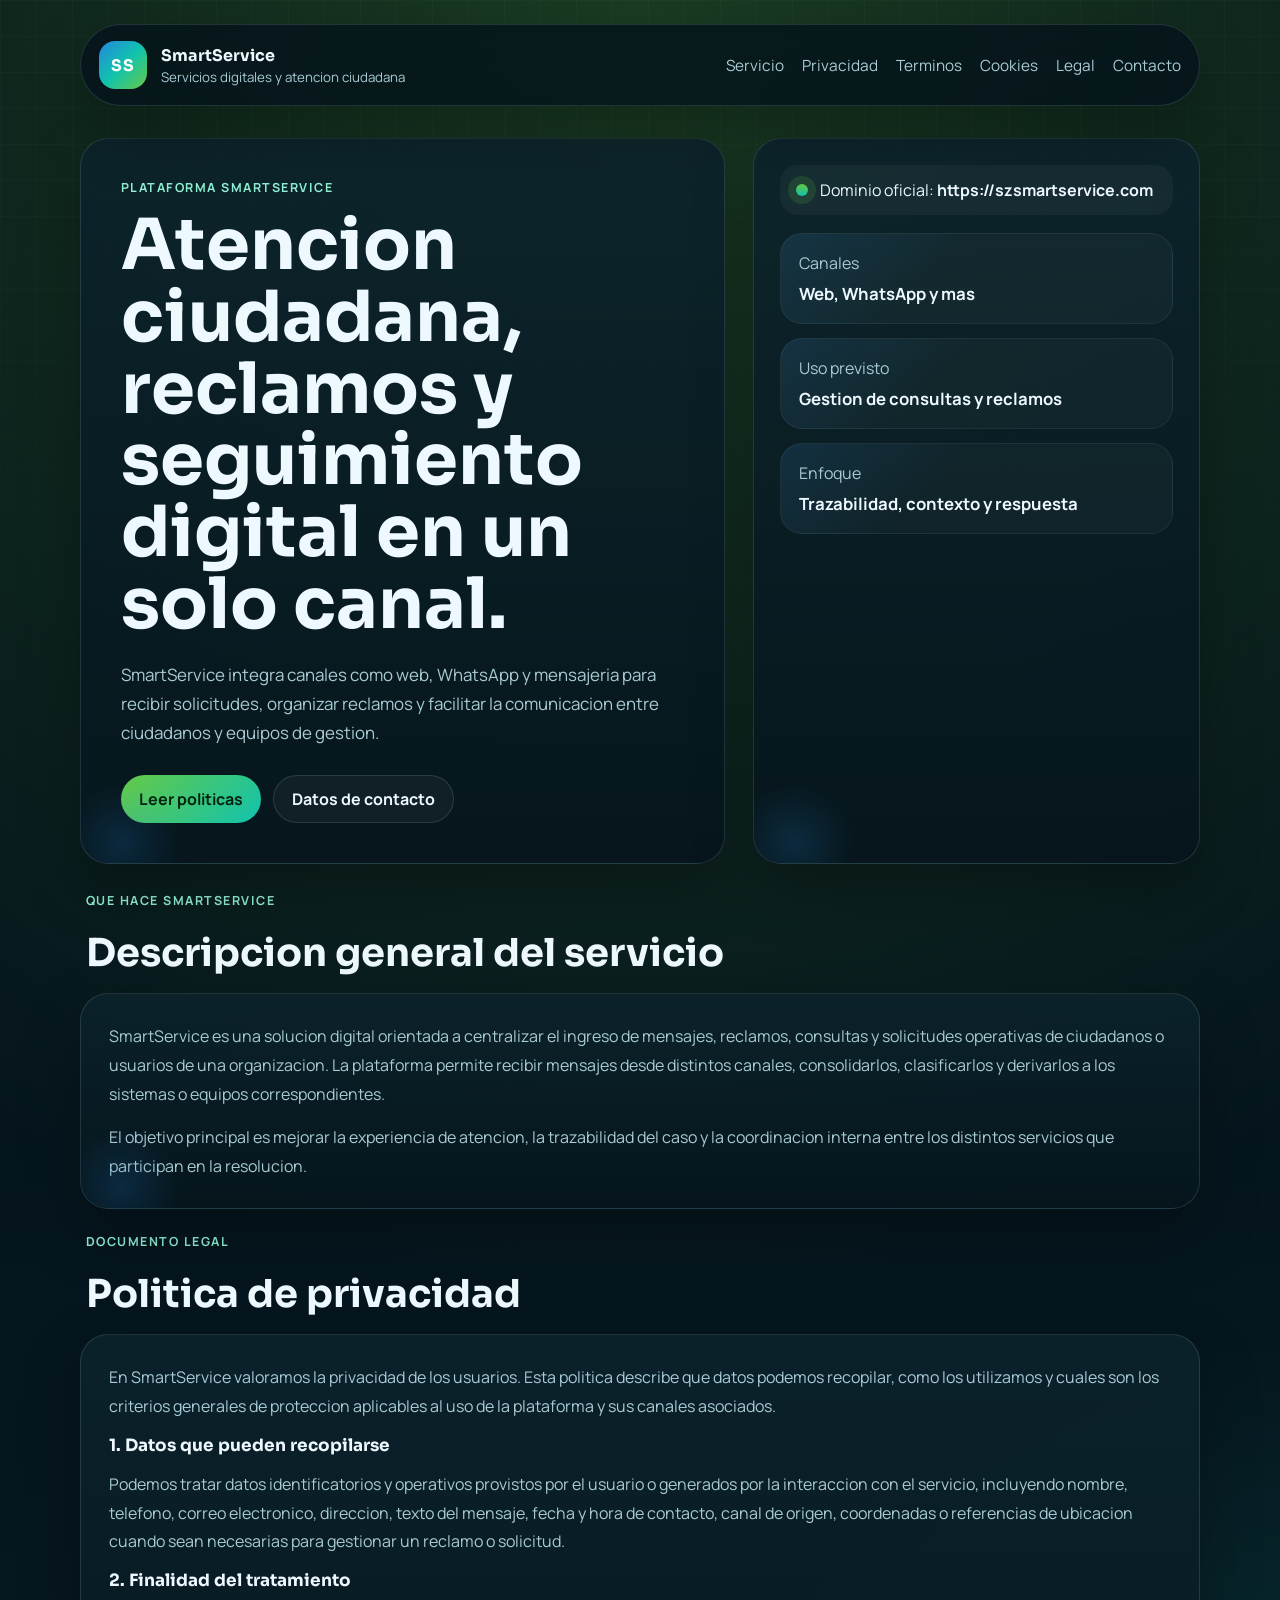
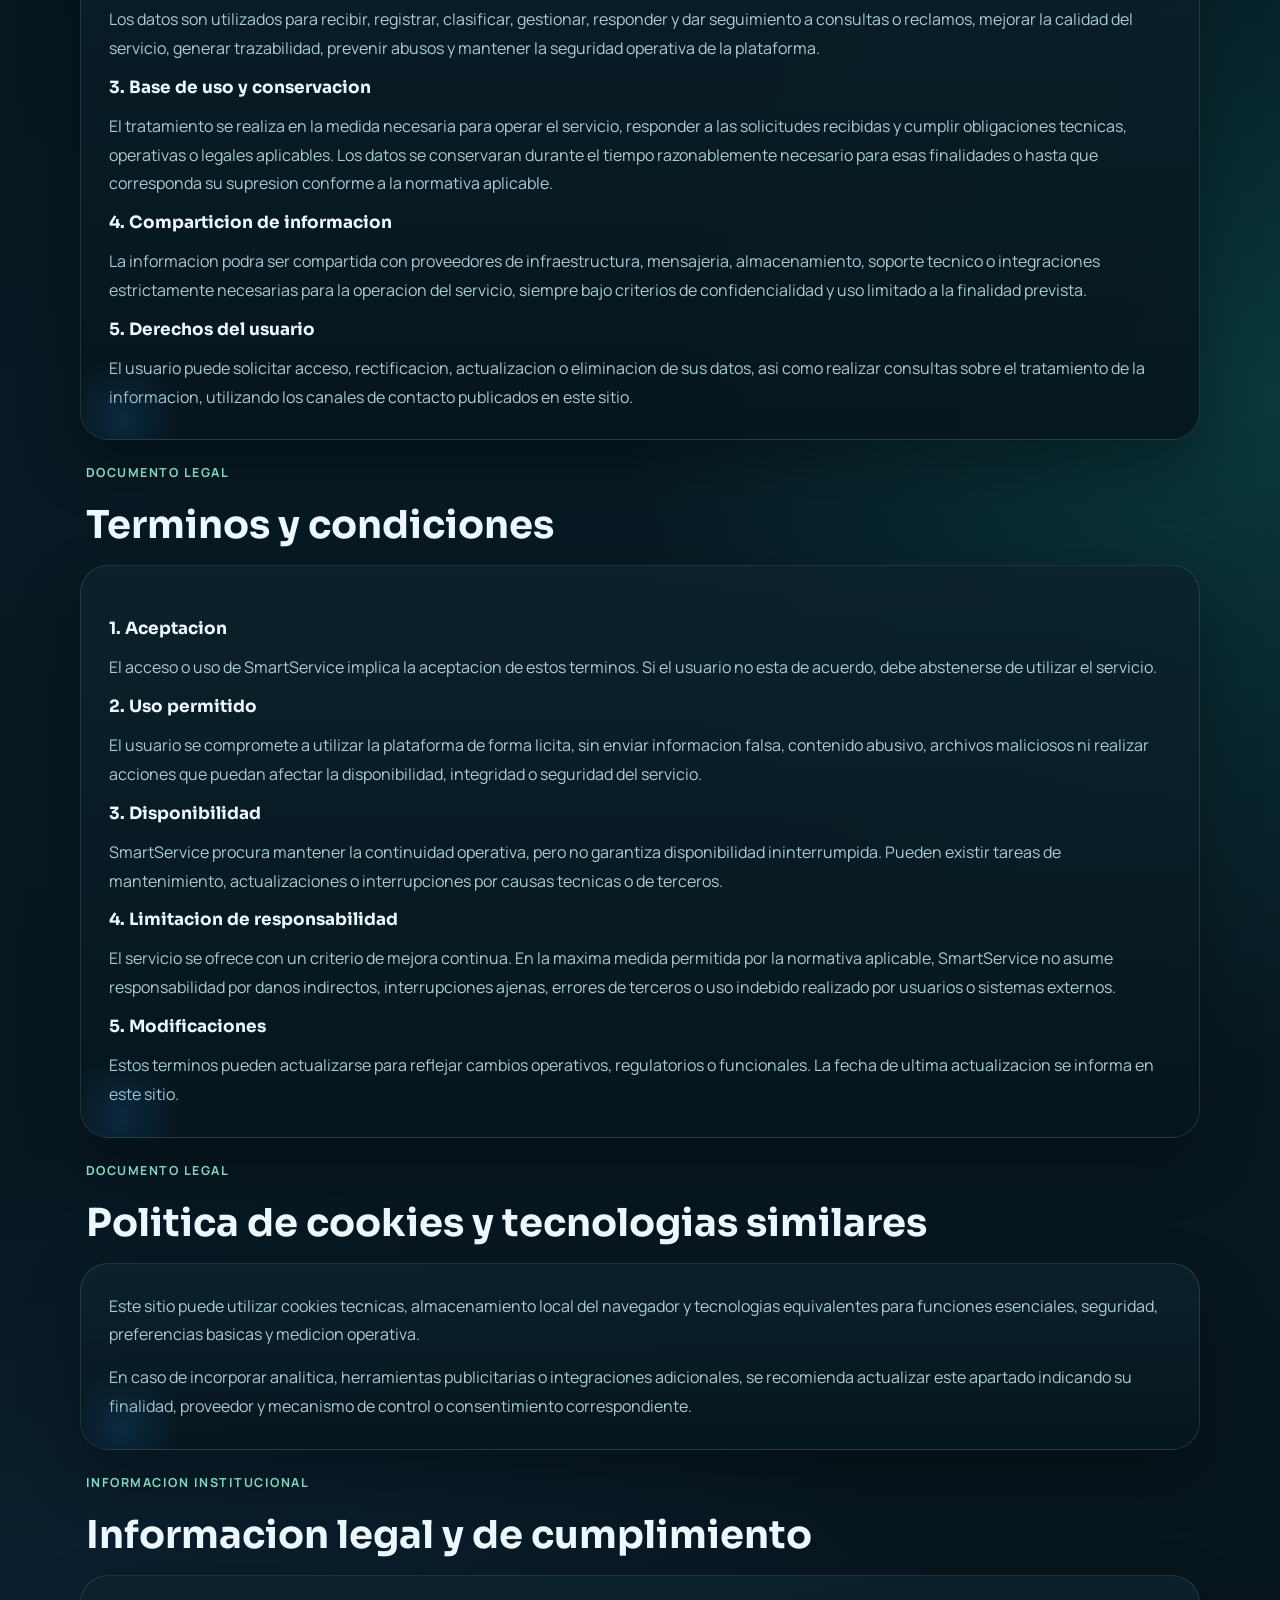
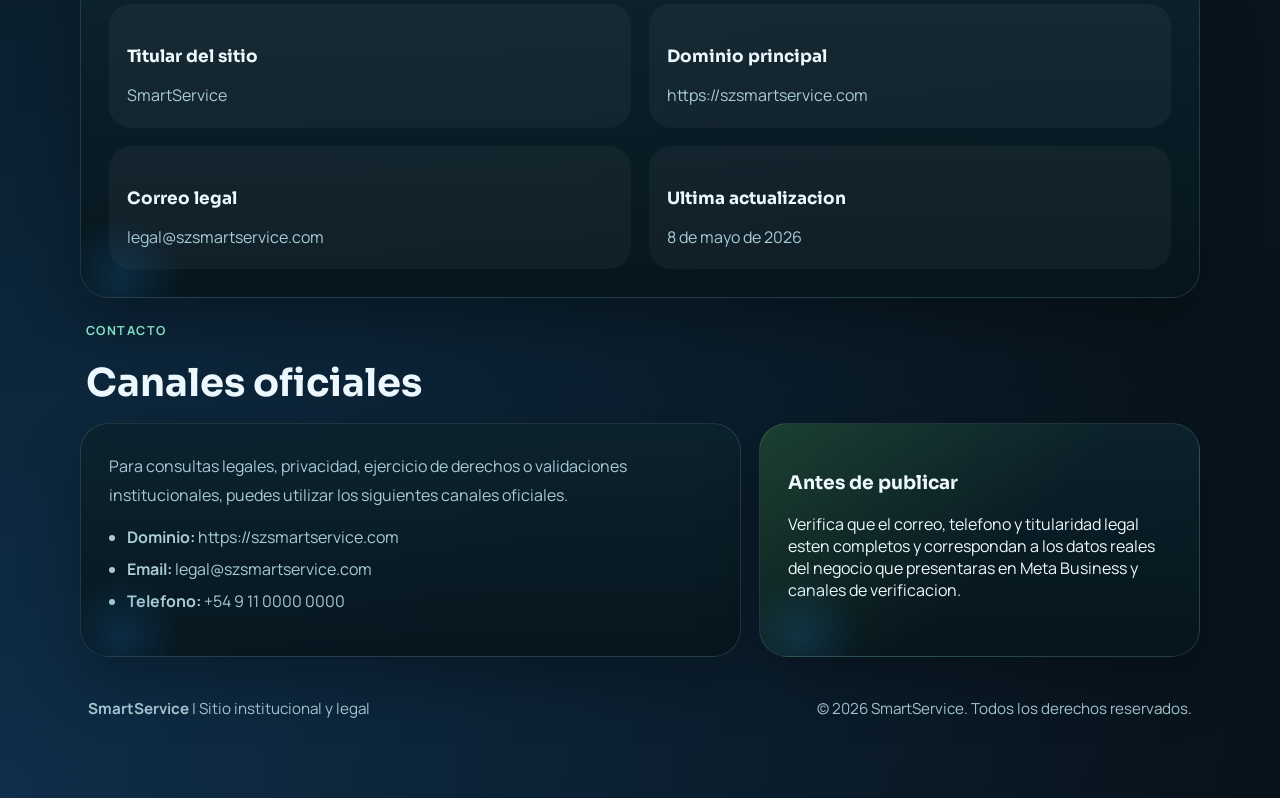
==== index.html @ e302625c "Commit inicial public site" ====
<!DOCTYPE html>
<html lang="es">
  <head>
    <meta charset="UTF-8" />
    <meta name="viewport" content="width=device-width, initial-scale=1.0" />
    <title>SmartService | Plataforma de atencion ciudadana</title>
    <meta
      name="description"
      content="SmartService centraliza reclamos, consultas y atencion digital para ciudadanos, municipios y equipos operativos."
    />
    <link rel="preconnect" href="https://fonts.googleapis.com" />
    <link rel="preconnect" href="https://fonts.gstatic.com" crossorigin />
    <link
      href="https://fonts.googleapis.com/css2?family=Sora:wght@400;500;600;700&family=Manrope:wght@400;500;600;700&display=swap"
      rel="stylesheet"
    />
    <link rel="stylesheet" href="./styles.css" />
  </head>
  <body>
    <div class="page-shell">
      <header class="topbar">
        <a class="brand" href="#inicio" aria-label="Ir al inicio de SmartService">
          <span class="brand-mark" aria-hidden="true">SS</span>
          <span class="brand-copy">
            <strong>SmartService</strong>
            <small>Servicios digitales y atencion ciudadana</small>
          </span>
        </a>

        <button class="menu-toggle" type="button" aria-expanded="false" aria-controls="site-nav">
          Menu
        </button>

        <nav class="site-nav" id="site-nav" aria-label="Navegacion principal">
          <a href="#servicio">Servicio</a>
          <a href="#privacidad">Privacidad</a>
          <a href="#terminos">Terminos</a>
          <a href="#cookies">Cookies</a>
          <a href="#legal">Legal</a>
          <a href="#contacto">Contacto</a>
        </nav>
      </header>

      <main>
        <section class="hero" id="inicio">
          <div class="hero-copy">
            <p class="eyebrow">Plataforma SmartService</p>
            <h1>Atencion ciudadana, reclamos y seguimiento digital en un solo canal.</h1>
            <p class="lead">
              SmartService integra canales como web, WhatsApp y mensajeria para recibir solicitudes,
              organizar reclamos y facilitar la comunicacion entre ciudadanos y equipos de gestion.
            </p>

            <div class="hero-actions">
              <a class="button button-primary" href="#privacidad">Leer politicas</a>
              <a class="button button-secondary" href="#contacto">Datos de contacto</a>
            </div>
          </div>

          <aside class="hero-panel" aria-label="Resumen institucional">
            <div class="status-card">
              <span class="status-dot"></span>
              <p>Dominio oficial: <strong id="legal-domain"></strong></p>
            </div>
            <div class="summary-grid">
              <article>
                <span>Canales</span>
                <strong>Web, WhatsApp y mas</strong>
              </article>
              <article>
                <span>Uso previsto</span>
                <strong>Gestion de consultas y reclamos</strong>
              </article>
              <article>
                <span>Enfoque</span>
                <strong>Trazabilidad, contexto y respuesta</strong>
              </article>
            </div>
          </aside>
        </section>

        <section class="section" id="servicio">
          <div class="section-heading">
            <p class="eyebrow">Que hace SmartService</p>
            <h2>Descripcion general del servicio</h2>
          </div>
          <div class="content-card prose">
            <p>
              SmartService es una solucion digital orientada a centralizar el ingreso de mensajes,
              reclamos, consultas y solicitudes operativas de ciudadanos o usuarios de una organizacion.
              La plataforma permite recibir mensajes desde distintos canales, consolidarlos, clasificarlos
              y derivarlos a los sistemas o equipos correspondientes.
            </p>
            <p>
              El objetivo principal es mejorar la experiencia de atencion, la trazabilidad del caso y la
              coordinacion interna entre los distintos servicios que participan en la resolucion.
            </p>
          </div>
        </section>

        <section class="section" id="privacidad">
          <div class="section-heading">
            <p class="eyebrow">Documento legal</p>
            <h2>Politica de privacidad</h2>
          </div>
          <div class="content-card prose">
            <p>
              En SmartService valoramos la privacidad de los usuarios. Esta politica describe que datos
              podemos recopilar, como los utilizamos y cuales son los criterios generales de proteccion
              aplicables al uso de la plataforma y sus canales asociados.
            </p>
            <h3>1. Datos que pueden recopilarse</h3>
            <p>
              Podemos tratar datos identificatorios y operativos provistos por el usuario o generados por
              la interaccion con el servicio, incluyendo nombre, telefono, correo electronico, direccion,
              texto del mensaje, fecha y hora de contacto, canal de origen, coordenadas o referencias de
              ubicacion cuando sean necesarias para gestionar un reclamo o solicitud.
            </p>
            <h3>2. Finalidad del tratamiento</h3>
            <p>
              Los datos son utilizados para recibir, registrar, clasificar, gestionar, responder y dar
              seguimiento a consultas o reclamos, mejorar la calidad del servicio, generar trazabilidad,
              prevenir abusos y mantener la seguridad operativa de la plataforma.
            </p>
            <h3>3. Base de uso y conservacion</h3>
            <p>
              El tratamiento se realiza en la medida necesaria para operar el servicio, responder a las
              solicitudes recibidas y cumplir obligaciones tecnicas, operativas o legales aplicables. Los
              datos se conservaran durante el tiempo razonablemente necesario para esas finalidades o hasta
              que corresponda su supresion conforme a la normativa aplicable.
            </p>
            <h3>4. Comparticion de informacion</h3>
            <p>
              La informacion podra ser compartida con proveedores de infraestructura, mensajeria,
              almacenamiento, soporte tecnico o integraciones estrictamente necesarias para la operacion del
              servicio, siempre bajo criterios de confidencialidad y uso limitado a la finalidad prevista.
            </p>
            <h3>5. Derechos del usuario</h3>
            <p>
              El usuario puede solicitar acceso, rectificacion, actualizacion o eliminacion de sus datos,
              asi como realizar consultas sobre el tratamiento de la informacion, utilizando los canales de
              contacto publicados en este sitio.
            </p>
          </div>
        </section>

        <section class="section" id="terminos">
          <div class="section-heading">
            <p class="eyebrow">Documento legal</p>
            <h2>Terminos y condiciones</h2>
          </div>
          <div class="content-card prose">
            <h3>1. Aceptacion</h3>
            <p>
              El acceso o uso de SmartService implica la aceptacion de estos terminos. Si el usuario no
              esta de acuerdo, debe abstenerse de utilizar el servicio.
            </p>
            <h3>2. Uso permitido</h3>
            <p>
              El usuario se compromete a utilizar la plataforma de forma licita, sin enviar informacion
              falsa, contenido abusivo, archivos maliciosos ni realizar acciones que puedan afectar la
              disponibilidad, integridad o seguridad del servicio.
            </p>
            <h3>3. Disponibilidad</h3>
            <p>
              SmartService procura mantener la continuidad operativa, pero no garantiza disponibilidad
              ininterrumpida. Pueden existir tareas de mantenimiento, actualizaciones o interrupciones por
              causas tecnicas o de terceros.
            </p>
            <h3>4. Limitacion de responsabilidad</h3>
            <p>
              El servicio se ofrece con un criterio de mejora continua. En la maxima medida permitida por
              la normativa aplicable, SmartService no asume responsabilidad por danos indirectos,
              interrupciones ajenas, errores de terceros o uso indebido realizado por usuarios o sistemas
              externos.
            </p>
            <h3>5. Modificaciones</h3>
            <p>
              Estos terminos pueden actualizarse para reflejar cambios operativos, regulatorios o
              funcionales. La fecha de ultima actualizacion se informa en este sitio.
            </p>
          </div>
        </section>

        <section class="section" id="cookies">
          <div class="section-heading">
            <p class="eyebrow">Documento legal</p>
            <h2>Politica de cookies y tecnologias similares</h2>
          </div>
          <div class="content-card prose">
            <p>
              Este sitio puede utilizar cookies tecnicas, almacenamiento local del navegador y tecnologias
              equivalentes para funciones esenciales, seguridad, preferencias basicas y medicion operativa.
            </p>
            <p>
              En caso de incorporar analitica, herramientas publicitarias o integraciones adicionales, se
              recomienda actualizar este apartado indicando su finalidad, proveedor y mecanismo de control o
              consentimiento correspondiente.
            </p>
          </div>
        </section>

        <section class="section" id="legal">
          <div class="section-heading">
            <p class="eyebrow">Informacion institucional</p>
            <h2>Informacion legal y de cumplimiento</h2>
          </div>
          <div class="content-card prose legal-grid">
            <article>
              <h3>Titular del sitio</h3>
              <p id="legal-owner"></p>
            </article>
            <article>
              <h3>Dominio principal</h3>
              <p id="legal-domain-copy"></p>
            </article>
            <article>
              <h3>Correo legal</h3>
              <p><a id="legal-email" href="#contacto"></a></p>
            </article>
            <article>
              <h3>Ultima actualizacion</h3>
              <p id="legal-updated"></p>
            </article>
          </div>
        </section>

        <section class="section" id="contacto">
          <div class="section-heading">
            <p class="eyebrow">Contacto</p>
            <h2>Canales oficiales</h2>
          </div>
          <div class="contact-panel">
            <div class="content-card prose">
              <p>
                Para consultas legales, privacidad, ejercicio de derechos o validaciones institucionales,
                puedes utilizar los siguientes canales oficiales.
              </p>
              <ul class="contact-list">
                <li><strong>Dominio:</strong> <span id="contact-domain"></span></li>
                <li><strong>Email:</strong> <a id="contact-email" href="#"></a></li>
                <li><strong>Telefono:</strong> <span id="contact-phone"></span></li>
              </ul>
            </div>
            <div class="content-card notice-card">
              <h3>Antes de publicar</h3>
              <p>
                Verifica que el correo, telefono y titularidad legal esten completos y correspondan a los
                datos reales del negocio que presentaras en Meta Business y canales de verificacion.
              </p>
            </div>
          </div>
        </section>
      </main>

      <footer class="footer">
        <p>
          <strong>SmartService</strong>
          <span> | Sitio institucional y legal</span>
        </p>
        <p>© <span id="current-year"></span> SmartService. Todos los derechos reservados.</p>
      </footer>
    </div>

    <script src="./app.js"></script>
  </body>
</html>
---- styles.css ----
:root {
  --bg: #06131b;
  --panel: rgba(8, 28, 36, 0.78);
  --panel-strong: rgba(9, 33, 43, 0.94);
  --text: #eef9ff;
  --muted: #a9cbd4;
  --line: rgba(181, 230, 243, 0.14);
  --blue: #2386de;
  --teal: #11c3ae;
  --green: #66c946;
  --blue-soft: rgba(35, 134, 222, 0.18);
  --teal-soft: rgba(17, 195, 174, 0.18);
  --green-soft: rgba(102, 201, 70, 0.18);
  --shadow: 0 24px 60px rgba(0, 0, 0, 0.28);
  --radius: 28px;
}

* {
  box-sizing: border-box;
}

html {
  scroll-behavior: smooth;
}

body {
  margin: 0;
  font-family: 'Manrope', 'Segoe UI', sans-serif;
  color: var(--text);
  background:
    radial-gradient(circle at top, rgba(102, 201, 70, 0.24), transparent 32%),
    radial-gradient(circle at right, rgba(17, 195, 174, 0.18), transparent 28%),
    radial-gradient(circle at left bottom, rgba(35, 134, 222, 0.24), transparent 30%),
    linear-gradient(180deg, #031017 0%, #071922 52%, #08121a 100%);
}

body::before {
  content: '';
  position: fixed;
  inset: 0;
  background-image:
    linear-gradient(rgba(255, 255, 255, 0.03) 1px, transparent 1px),
    linear-gradient(90deg, rgba(255, 255, 255, 0.03) 1px, transparent 1px);
  background-size: 36px 36px;
  mask-image: linear-gradient(180deg, rgba(0, 0, 0, 0.75), transparent);
  pointer-events: none;
}

a {
  color: inherit;
  text-decoration: none;
}

.page-shell {
  width: min(1120px, calc(100% - 32px));
  margin: 0 auto;
  padding: 24px 0 64px;
}

.topbar {
  position: sticky;
  top: 16px;
  z-index: 20;
  display: flex;
  align-items: center;
  justify-content: space-between;
  gap: 20px;
  margin-bottom: 32px;
  padding: 16px 18px;
  border: 1px solid var(--line);
  border-radius: 999px;
  background: rgba(5, 20, 27, 0.84);
  backdrop-filter: blur(16px);
  box-shadow: var(--shadow);
}

.brand {
  display: inline-flex;
  align-items: center;
  gap: 14px;
}

.brand-mark {
  display: grid;
  place-items: center;
  width: 48px;
  height: 48px;
  border-radius: 16px;
  background: linear-gradient(135deg, var(--blue), var(--teal), var(--green));
  color: white;
  font-family: 'Sora', 'Segoe UI', sans-serif;
  font-weight: 700;
  letter-spacing: 0.06em;
}

.brand-copy {
  display: flex;
  flex-direction: column;
  gap: 2px;
}

.brand-copy strong,
.hero h1,
.section-heading h2,
.content-card h3,
.notice-card h3 {
  font-family: 'Sora', 'Segoe UI', sans-serif;
}

.brand-copy small,
.lead,
.prose p,
.contact-list,
.footer,
.site-nav {
  color: var(--muted);
}

.site-nav {
  display: flex;
  align-items: center;
  gap: 18px;
  font-size: 0.96rem;
}

.site-nav a {
  padding: 10px 0;
  transition: color 180ms ease, transform 180ms ease;
}

.site-nav a:hover,
.site-nav a:focus-visible {
  color: var(--text);
  transform: translateY(-1px);
}

.menu-toggle {
  display: none;
  border: 1px solid var(--line);
  border-radius: 999px;
  background: rgba(255, 255, 255, 0.04);
  color: var(--text);
  padding: 10px 14px;
  font: inherit;
}

.hero {
  display: grid;
  grid-template-columns: 1.3fr 0.9fr;
  gap: 28px;
  align-items: stretch;
  margin-bottom: 28px;
}

.hero-copy,
.hero-panel,
.content-card,
.notice-card {
  position: relative;
  overflow: hidden;
  border: 1px solid var(--line);
  border-radius: var(--radius);
  background: linear-gradient(180deg, rgba(12, 35, 45, 0.88), rgba(6, 21, 28, 0.9));
  box-shadow: var(--shadow);
}

.hero-copy {
  padding: 40px;
}

.hero-copy::after,
.hero-panel::after,
.content-card::after,
.notice-card::after {
  content: '';
  position: absolute;
  inset: auto auto -40px -20px;
  width: 120px;
  height: 120px;
  border-radius: 999px;
  background: radial-gradient(circle, var(--blue-soft), transparent 70%);
  pointer-events: none;
}

.eyebrow {
  margin: 0 0 14px;
  color: #90f0d3;
  text-transform: uppercase;
  letter-spacing: 0.12em;
  font-size: 0.78rem;
  font-weight: 700;
}

.hero h1 {
  margin: 0;
  font-size: clamp(2.4rem, 6vw, 4.4rem);
  line-height: 1.02;
  max-width: 12ch;
}

.lead {
  margin: 20px 0 0;
  max-width: 62ch;
  font-size: 1.06rem;
  line-height: 1.7;
}

.hero-actions {
  display: flex;
  flex-wrap: wrap;
  gap: 12px;
  margin-top: 28px;
}

.button {
  display: inline-flex;
  align-items: center;
  justify-content: center;
  min-height: 48px;
  padding: 0 18px;
  border-radius: 999px;
  font-weight: 700;
}

.button-primary {
  background: linear-gradient(135deg, var(--green), var(--teal));
  color: #04230f;
}

.button-secondary {
  background: rgba(255, 255, 255, 0.04);
  border: 1px solid var(--line);
}

.hero-panel {
  display: flex;
  flex-direction: column;
  gap: 18px;
  padding: 26px;
}

.status-card {
  display: flex;
  align-items: center;
  gap: 12px;
  padding: 14px 16px;
  border-radius: 18px;
  background: rgba(255, 255, 255, 0.04);
}

.status-card p {
  margin: 0;
}

.status-dot {
  width: 12px;
  height: 12px;
  border-radius: 50%;
  background: linear-gradient(180deg, var(--green), var(--teal));
  box-shadow: 0 0 0 8px rgba(102, 201, 70, 0.14);
}

.summary-grid {
  display: grid;
  gap: 14px;
}

.summary-grid article {
  padding: 18px;
  border: 1px solid rgba(255, 255, 255, 0.06);
  border-radius: 22px;
  background:
    linear-gradient(135deg, rgba(35, 134, 222, 0.12), transparent 40%),
    rgba(255, 255, 255, 0.03);
}

.summary-grid span,
.legal-grid p,
.contact-list span,
.contact-list a {
  color: var(--muted);
}

.summary-grid strong {
  display: block;
  margin-top: 8px;
  font-size: 1.05rem;
}

.section {
  margin-top: 24px;
}

.section-heading {
  display: flex;
  flex-direction: column;
  gap: 6px;
  margin-bottom: 16px;
  padding: 0 6px;
}

.section-heading h2 {
  margin: 0;
  font-size: clamp(1.6rem, 4vw, 2.4rem);
}

.content-card,
.notice-card {
  padding: 28px;
}

.prose h3 {
  margin: 24px 0 10px;
  font-size: 1.06rem;
}

.prose p {
  margin: 0;
  line-height: 1.8;
}

.prose p + p,
.prose h3 + p,
.prose p + h3 {
  margin-top: 14px;
}

.legal-grid {
  display: grid;
  grid-template-columns: repeat(2, minmax(0, 1fr));
  gap: 18px;
}

.legal-grid article {
  padding: 18px;
  border-radius: 22px;
  background: rgba(255, 255, 255, 0.04);
}

.contact-panel {
  display: grid;
  grid-template-columns: 1.2fr 0.8fr;
  gap: 18px;
}

.contact-list {
  padding-left: 18px;
}

.contact-list li + li {
  margin-top: 10px;
}

.notice-card {
  background:
    linear-gradient(135deg, rgba(102, 201, 70, 0.18), transparent 55%),
    linear-gradient(180deg, rgba(12, 35, 45, 0.88), rgba(6, 21, 28, 0.9));
}

.footer {
  display: flex;
  justify-content: space-between;
  gap: 18px;
  padding: 26px 8px 0;
  font-size: 0.95rem;
}

@media (max-width: 920px) {
  .topbar {
    border-radius: 32px;
    align-items: flex-start;
    flex-wrap: wrap;
  }

  .menu-toggle {
    display: inline-flex;
  }

  .site-nav {
    display: none;
    width: 100%;
    flex-direction: column;
    align-items: flex-start;
    gap: 0;
    padding-top: 6px;
  }

  .site-nav.is-open {
    display: flex;
  }

  .site-nav a {
    width: 100%;
    padding: 12px 0;
    border-top: 1px solid rgba(255, 255, 255, 0.06);
  }

  .hero,
  .contact-panel,
  .legal-grid,
  .footer {
    grid-template-columns: 1fr;
  }

  .footer {
    display: grid;
  }
}

@media (max-width: 640px) {
  .page-shell {
    width: min(100% - 18px, 1120px);
  }

  .topbar {
    top: 10px;
    padding: 14px;
  }

  .hero-copy,
  .hero-panel,
  .content-card,
  .notice-card {
    border-radius: 24px;
  }

  .hero-copy,
  .content-card,
  .notice-card {
    padding: 22px;
  }

  .hero h1 {
    max-width: 100%;
    font-size: 2.3rem;
  }
}
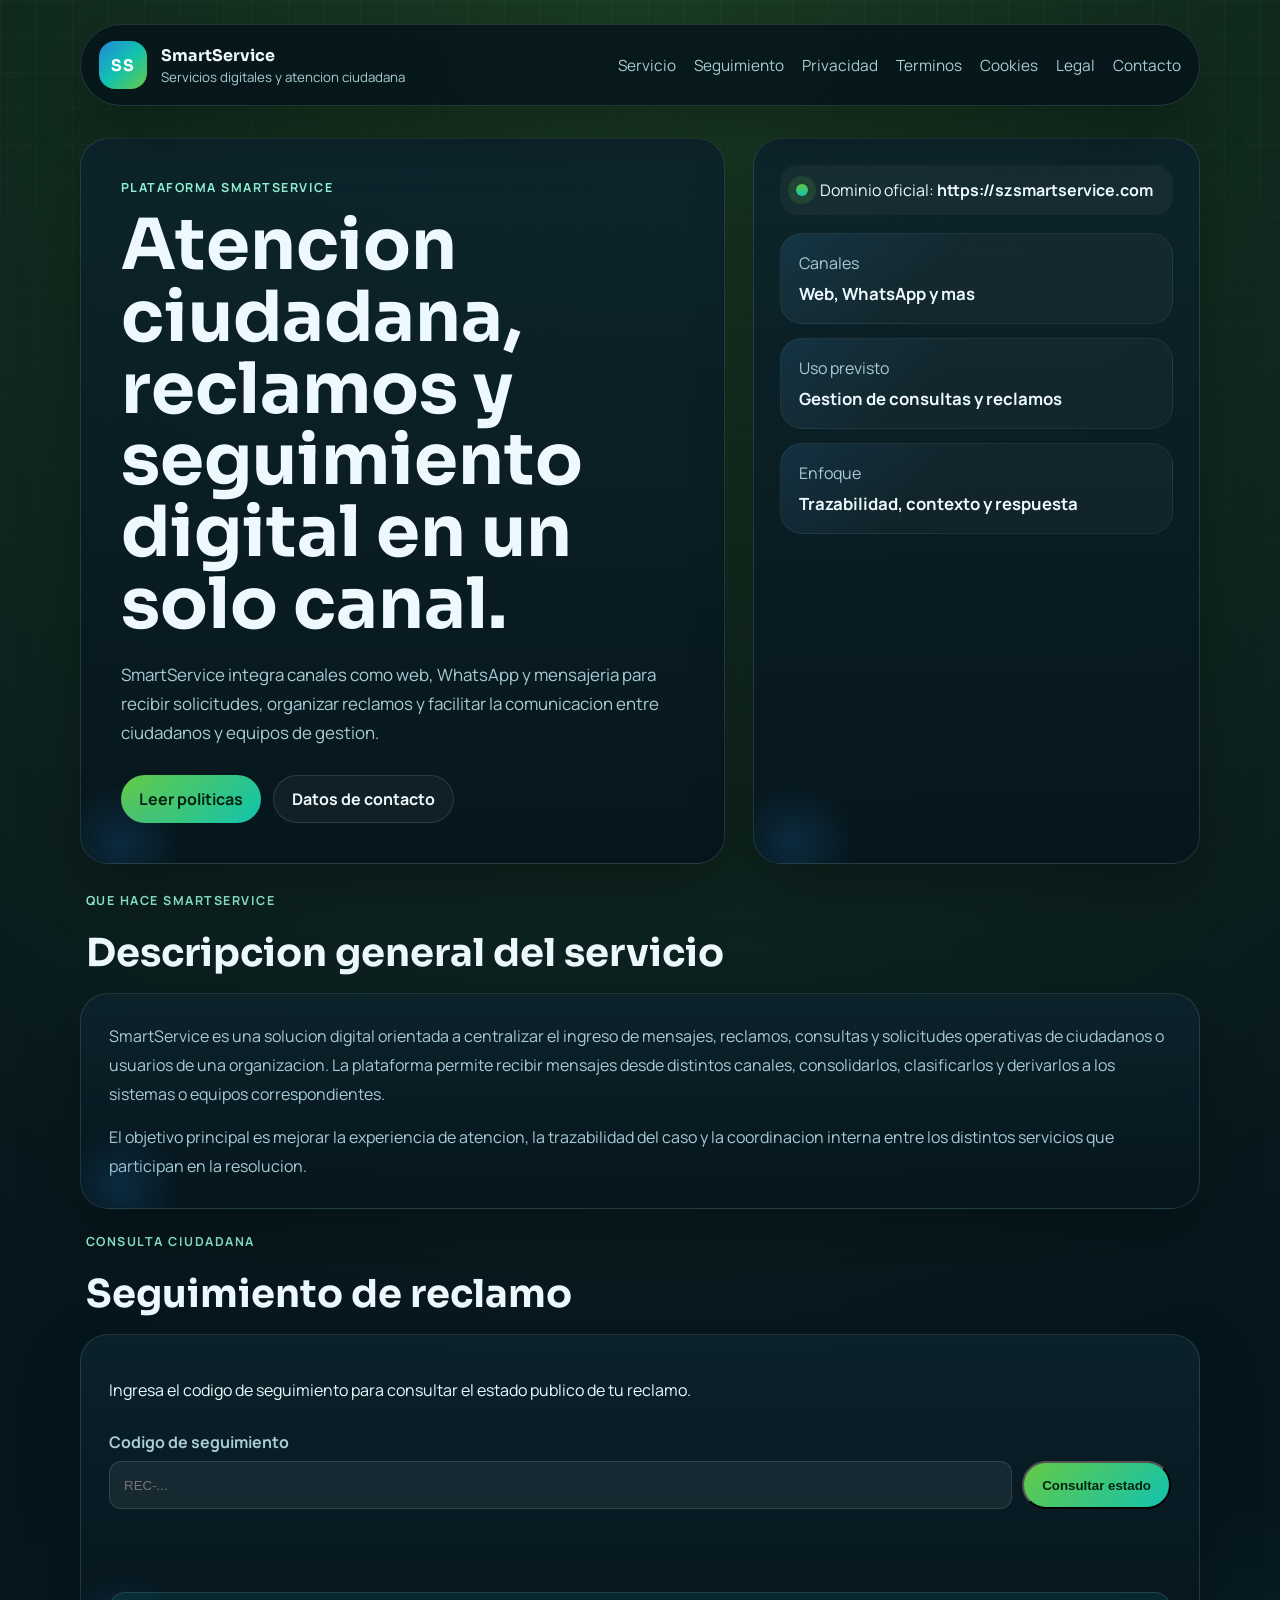
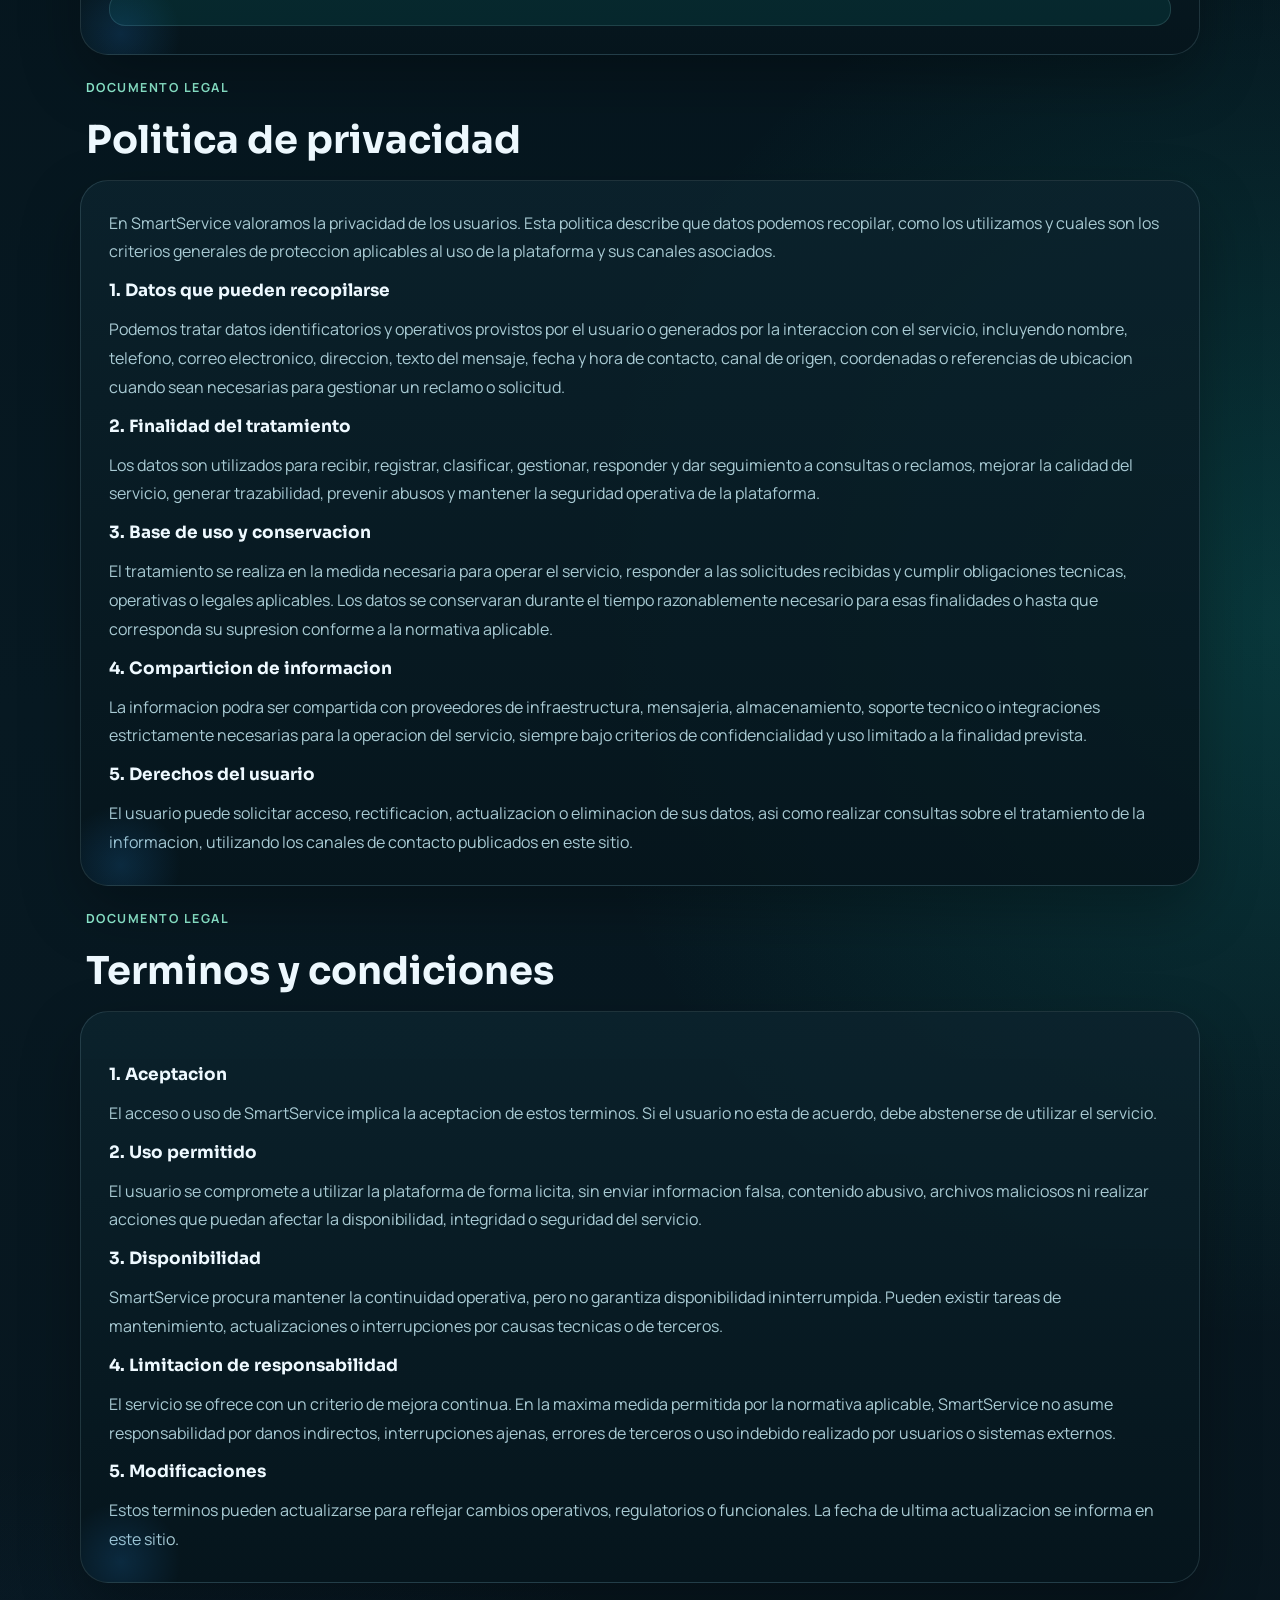
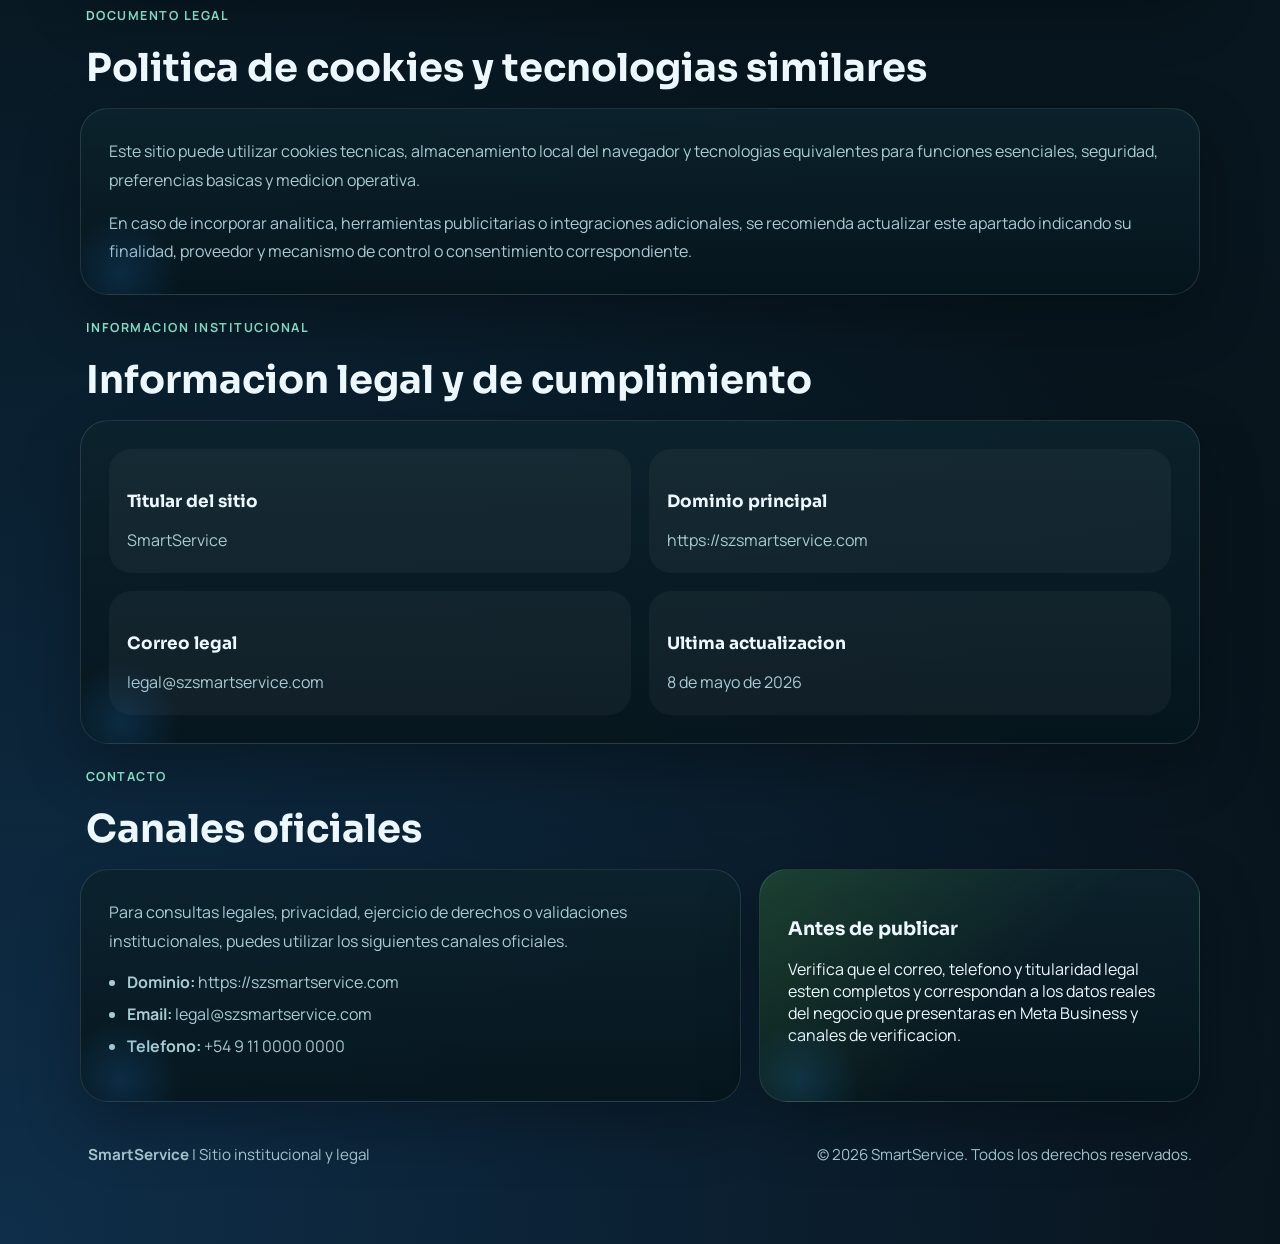
==== commit 3aea9b22: "feat: add public claim tracking view" ====
--- a/index.html
+++ b/index.html
@@ -33,6 +33,7 @@
 
         <nav class="site-nav" id="site-nav" aria-label="Navegacion principal">
           <a href="#servicio">Servicio</a>
+          <a href="#seguimiento">Seguimiento</a>
           <a href="#privacidad">Privacidad</a>
           <a href="#terminos">Terminos</a>
           <a href="#cookies">Cookies</a>
@@ -98,6 +99,25 @@
           </div>
         </section>
 
+        <section class="section" id="seguimiento">
+          <div class="section-heading">
+            <p class="eyebrow">Consulta ciudadana</p>
+            <h2>Seguimiento de reclamo</h2>
+          </div>
+          <div class="content-card tracking-card">
+            <p>Ingresa el codigo de seguimiento para consultar el estado publico de tu reclamo.</p>
+            <form id="tracking-form" class="tracking-form">
+              <label for="tracking-code">Codigo de seguimiento</label>
+              <div class="tracking-form-row">
+                <input id="tracking-code" name="trackingCode" type="text" maxlength="32" placeholder="REC-..." autocomplete="off" required />
+                <button class="button button-primary" type="submit">Consultar estado</button>
+              </div>
+            </form>
+            <p id="tracking-message" class="tracking-message" role="status" aria-live="polite"></p>
+            <div id="tracking-result" class="tracking-result" hidden></div>
+          </div>
+        </section>
+
         <section class="section" id="privacidad">
           <div class="section-heading">
             <p class="eyebrow">Documento legal</p>
--- a/styles.css
+++ b/styles.css
@@ -168,6 +168,52 @@
   padding: 40px;
 }
 
+.tracking-card {
+  display: grid;
+  gap: 14px;
+  padding: 28px;
+}
+
+.tracking-form {
+  display: grid;
+  gap: 8px;
+}
+
+.tracking-form label {
+  color: var(--muted);
+  font-weight: 700;
+}
+
+.tracking-form-row {
+  display: flex;
+  flex-wrap: wrap;
+  gap: 10px;
+}
+
+.tracking-form input {
+  flex: 1 1 240px;
+  min-height: 48px;
+  border: 1px solid var(--line);
+  border-radius: 12px;
+  padding: 0 14px;
+  color: var(--text);
+  background: rgba(255, 255, 255, 0.06);
+}
+
+.tracking-message {
+  min-height: 1.4em;
+  color: var(--muted);
+}
+
+.tracking-result {
+  display: grid;
+  gap: 6px;
+  padding: 16px;
+  border: 1px solid var(--line);
+  border-radius: 16px;
+  background: rgba(17, 195, 174, 0.1);
+}
+
 .hero-copy::after,
 .hero-panel::after,
 .content-card::after,
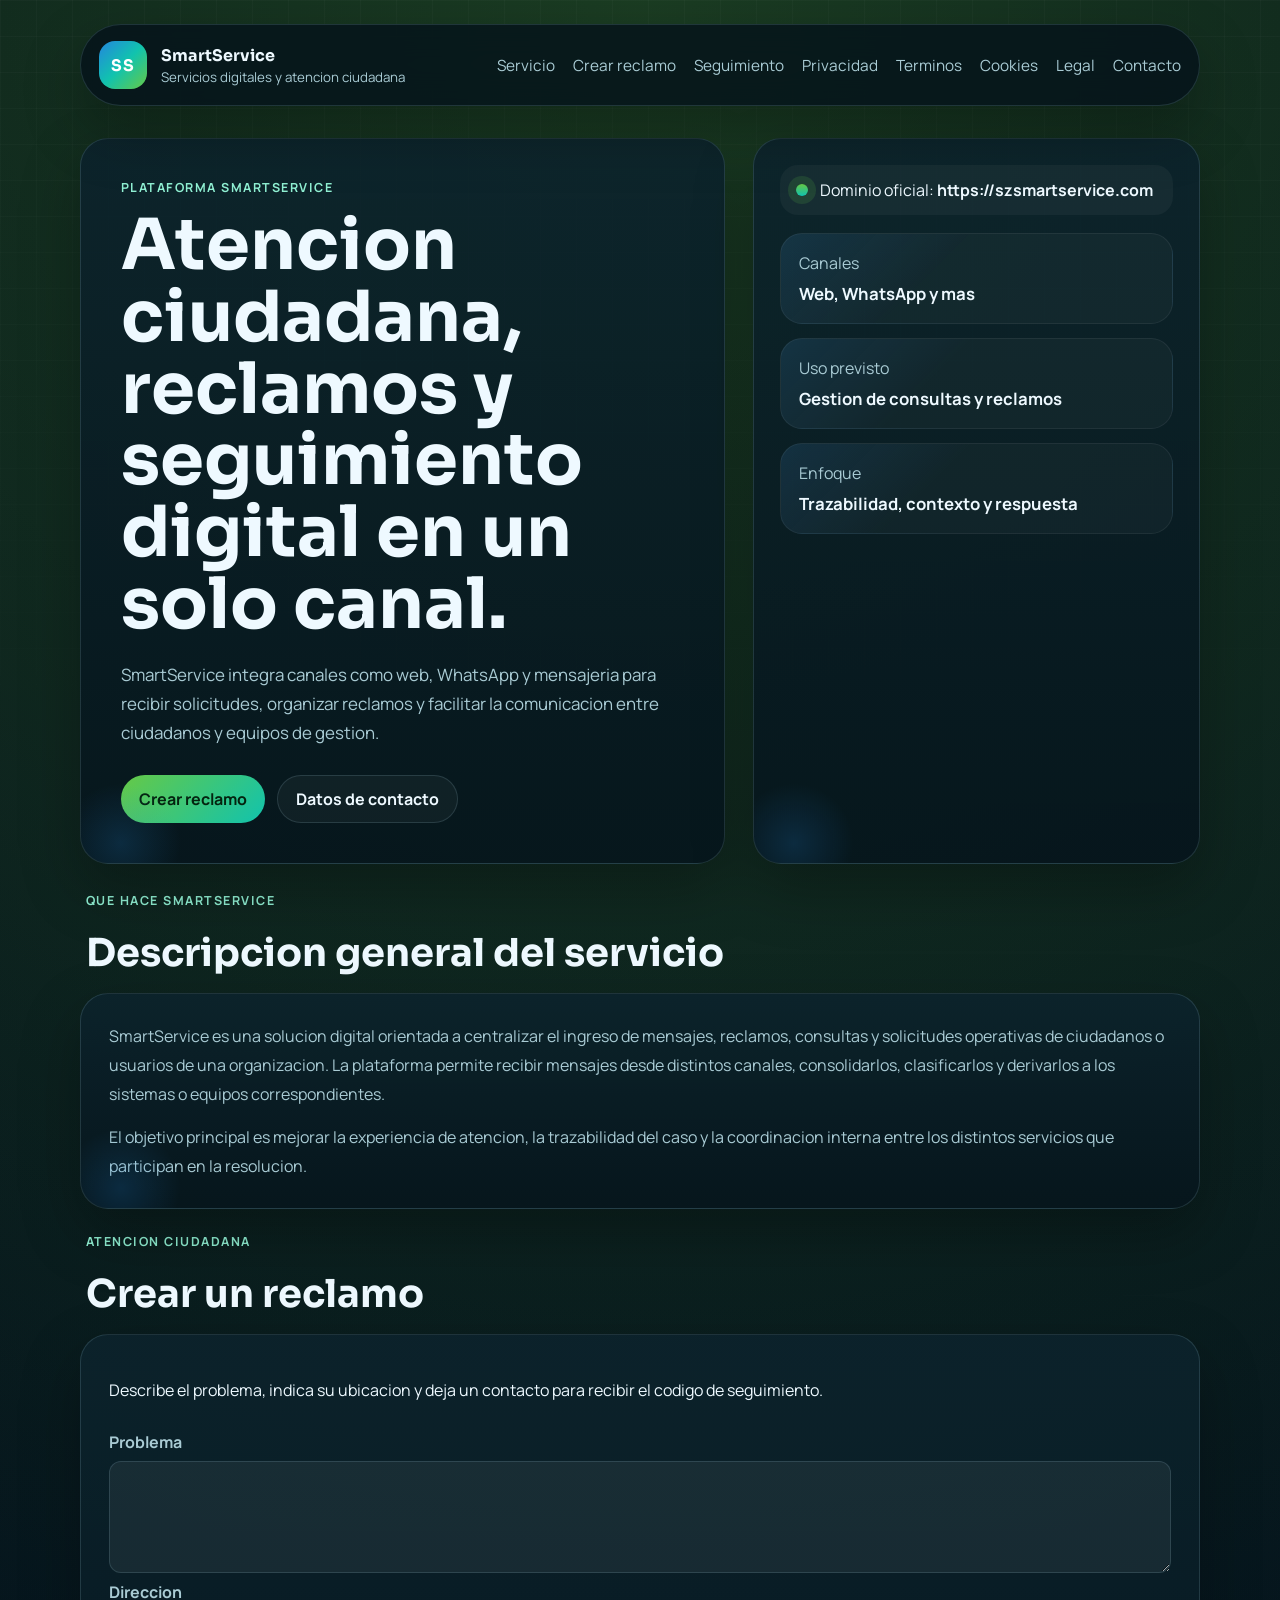
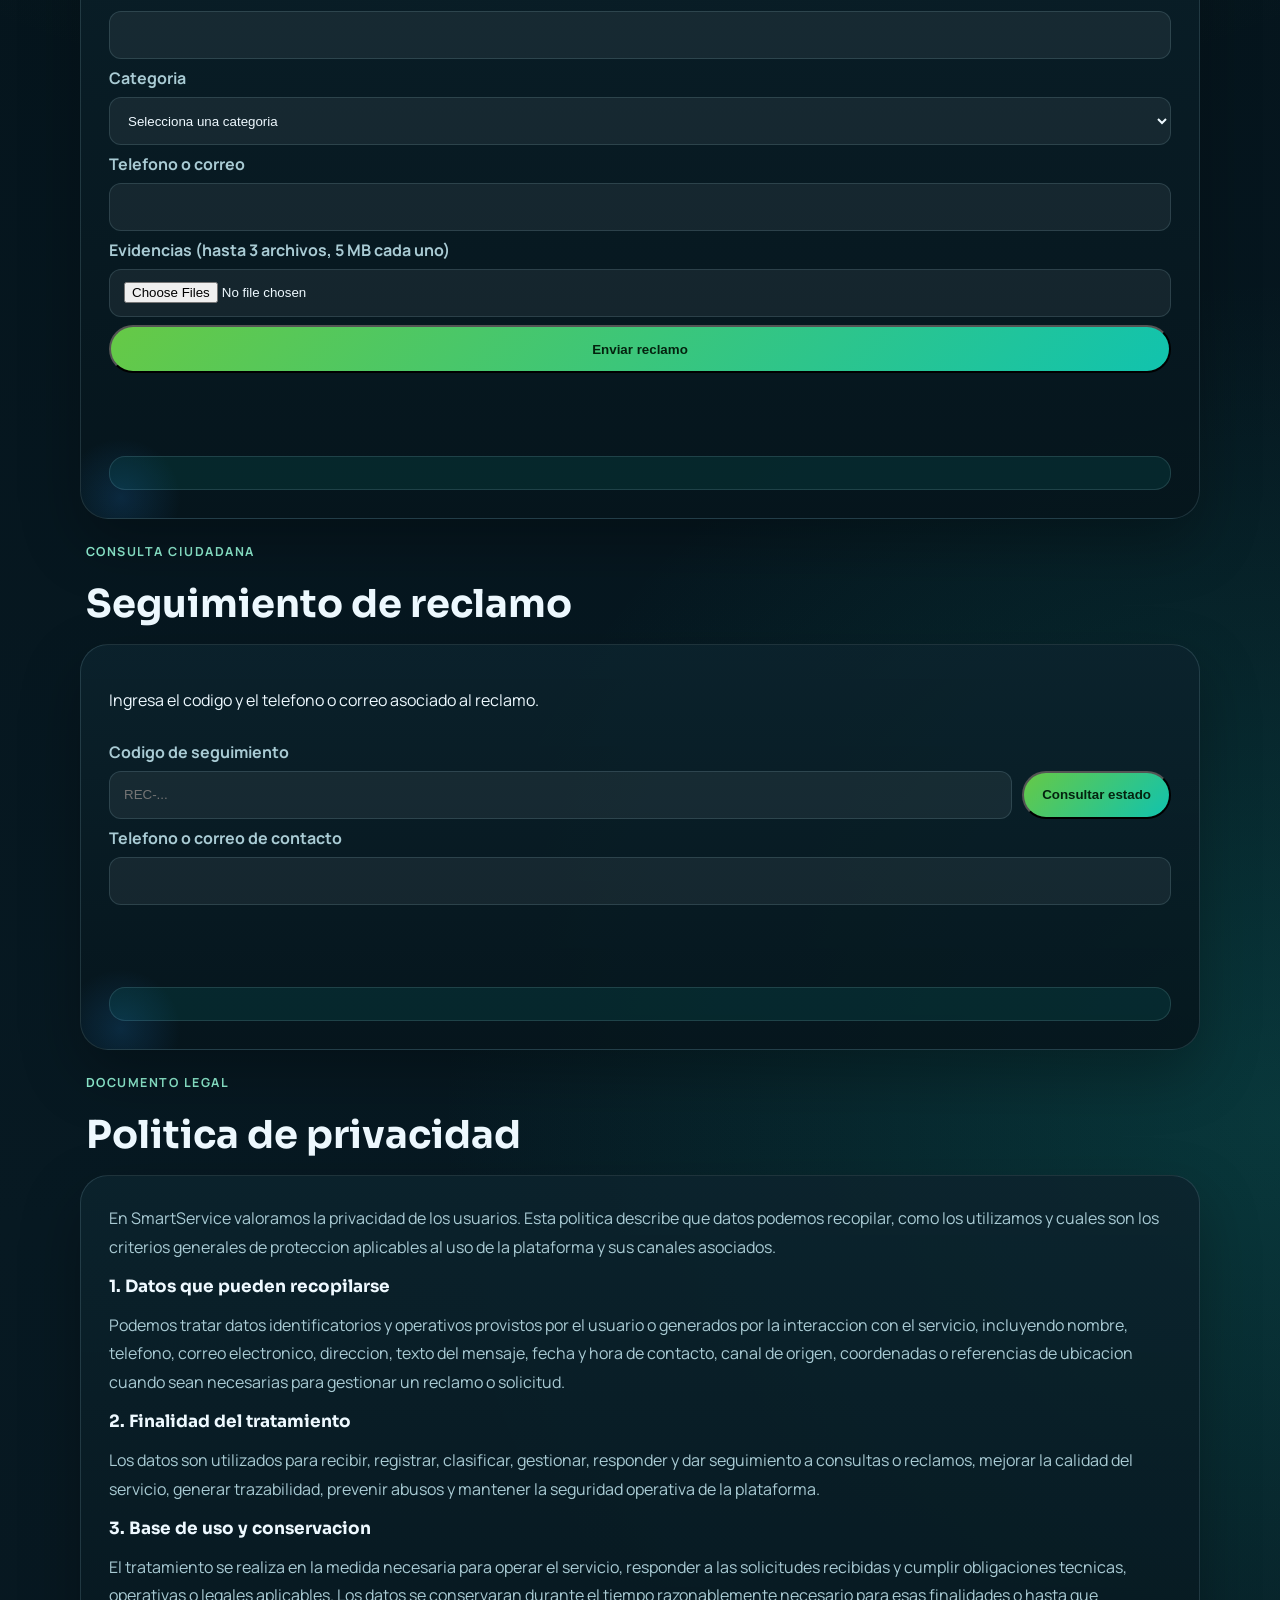
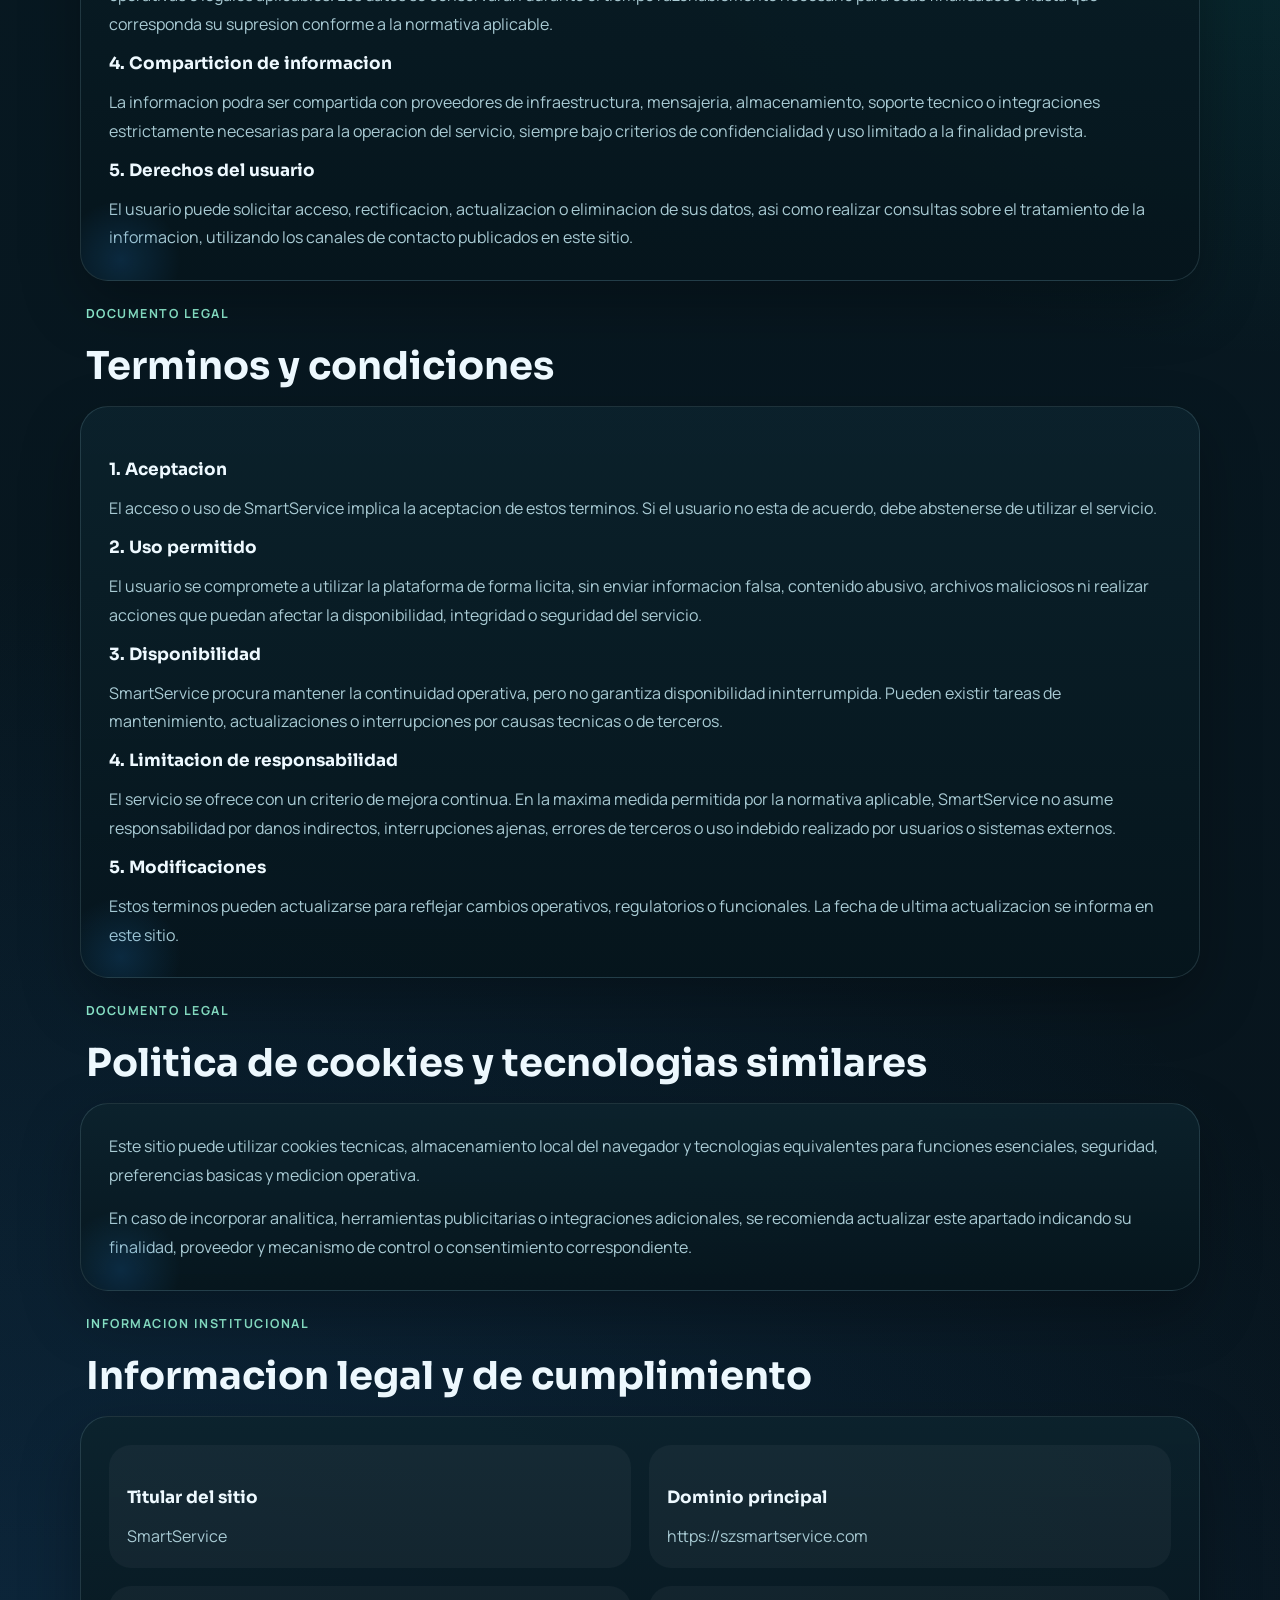
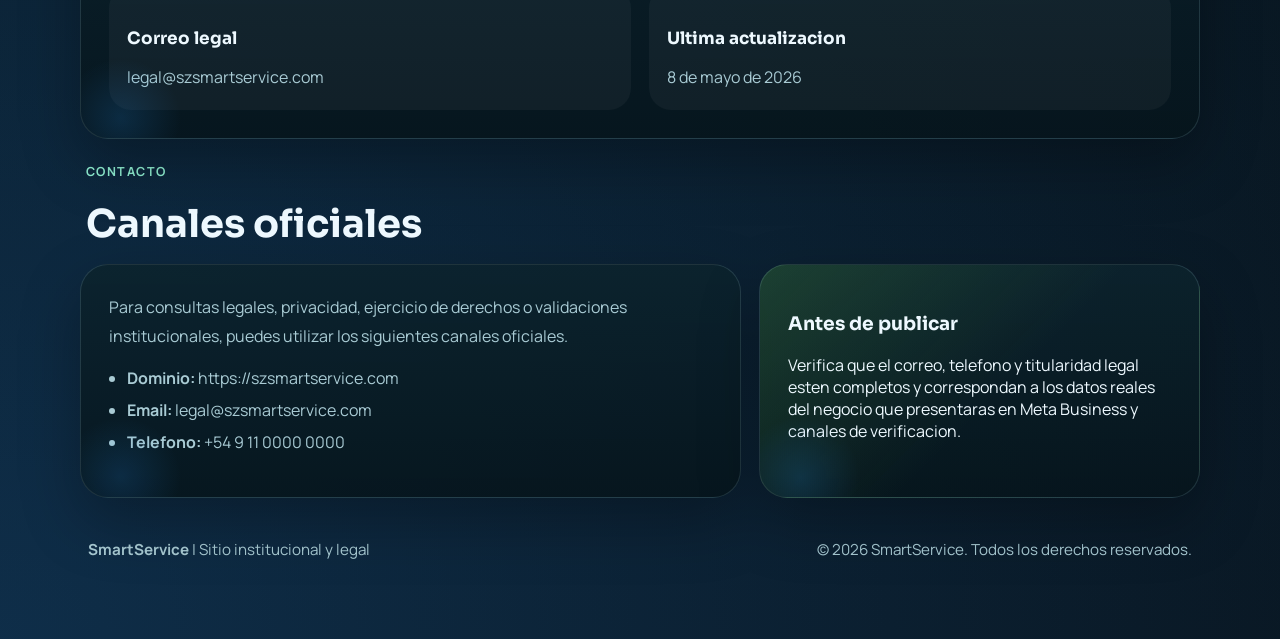
==== commit a3af8430: "feat: submit web claims with evidence" ====
--- a/index.html
+++ b/index.html
@@ -3,6 +3,7 @@
   <head>
     <meta charset="UTF-8" />
     <meta name="viewport" content="width=device-width, initial-scale=1.0" />
+    <meta name="smartservice-gateway-url" content="" />
     <title>SmartService | Plataforma de atencion ciudadana</title>
     <meta
       name="description"
@@ -33,6 +34,7 @@
 
         <nav class="site-nav" id="site-nav" aria-label="Navegacion principal">
           <a href="#servicio">Servicio</a>
+          <a href="#crear-reclamo">Crear reclamo</a>
           <a href="#seguimiento">Seguimiento</a>
           <a href="#privacidad">Privacidad</a>
           <a href="#terminos">Terminos</a>
@@ -53,7 +55,7 @@
             </p>
 
             <div class="hero-actions">
-              <a class="button button-primary" href="#privacidad">Leer politicas</a>
+              <a class="button button-primary" href="#crear-reclamo">Crear reclamo</a>
               <a class="button button-secondary" href="#contacto">Datos de contacto</a>
             </div>
           </div>
@@ -99,19 +101,58 @@
           </div>
         </section>
 
+        <section class="section" id="crear-reclamo">
+          <div class="section-heading">
+            <p class="eyebrow">Atencion ciudadana</p>
+            <h2>Crear un reclamo</h2>
+          </div>
+          <div class="content-card tracking-card">
+            <p>Describe el problema, indica su ubicacion y deja un contacto para recibir el codigo de seguimiento.</p>
+            <form id="public-claim-form" class="tracking-form">
+              <label for="claim-problem">Problema</label>
+              <textarea id="claim-problem" name="problema" maxlength="1000" rows="4" required></textarea>
+              <label for="claim-address">Direccion</label>
+              <input id="claim-address" name="direccion" type="text" maxlength="500" autocomplete="street-address" required />
+              <label for="claim-category">Categoria</label>
+              <select id="claim-category" name="categoria" required>
+                <option value="">Selecciona una categoria</option>
+                <option value="agua_y_cloacas">Agua y cloacas</option>
+                <option value="alumbrado">Alumbrado</option>
+                <option value="baches_y_pavimento">Baches y pavimento</option>
+                <option value="arbolado">Arbolado</option>
+                <option value="residuos">Residuos</option>
+                <option value="electricidad">Electricidad</option>
+                <option value="gas">Gas</option>
+                <option value="transporte">Transporte</option>
+                <option value="infraestructura">Infraestructura</option>
+                <option value="otros">Otros</option>
+              </select>
+              <label for="claim-contact">Telefono o correo</label>
+              <input id="claim-contact" name="contacto" type="text" maxlength="254" autocomplete="email" required />
+              <label for="claim-evidence">Evidencias (hasta 3 archivos, 5 MB cada uno)</label>
+              <input id="claim-evidence" name="evidencias" type="file" accept="image/jpeg,image/png,image/webp,video/mp4,application/pdf" multiple />
+              <button class="button button-primary" type="submit">Enviar reclamo</button>
+            </form>
+            <p id="claim-message" class="tracking-message" role="status" aria-live="polite"></p>
+            <div id="claim-result" class="tracking-result" hidden></div>
+          </div>
+        </section>
+
         <section class="section" id="seguimiento">
           <div class="section-heading">
             <p class="eyebrow">Consulta ciudadana</p>
             <h2>Seguimiento de reclamo</h2>
           </div>
           <div class="content-card tracking-card">
-            <p>Ingresa el codigo de seguimiento para consultar el estado publico de tu reclamo.</p>
+            <p>Ingresa el codigo y el telefono o correo asociado al reclamo.</p>
             <form id="tracking-form" class="tracking-form">
               <label for="tracking-code">Codigo de seguimiento</label>
               <div class="tracking-form-row">
                 <input id="tracking-code" name="trackingCode" type="text" maxlength="32" placeholder="REC-..." autocomplete="off" required />
                 <button class="button button-primary" type="submit">Consultar estado</button>
               </div>
+              <label for="tracking-contact">Telefono o correo de contacto</label>
+              <input id="tracking-contact" name="contact" type="text" maxlength="254" autocomplete="off" required />
             </form>
             <p id="tracking-message" class="tracking-message" role="status" aria-live="polite"></p>
             <div id="tracking-result" class="tracking-result" hidden></div>
--- a/styles.css
+++ b/styles.css
@@ -190,14 +190,21 @@
   gap: 10px;
 }
 
-.tracking-form input {
+.tracking-form input,
+.tracking-form select,
+.tracking-form textarea {
   flex: 1 1 240px;
   min-height: 48px;
   border: 1px solid var(--line);
   border-radius: 12px;
-  padding: 0 14px;
+  padding: 12px 14px;
   color: var(--text);
   background: rgba(255, 255, 255, 0.06);
+}
+
+.tracking-form textarea {
+  min-height: 112px;
+  resize: vertical;
 }
 
 .tracking-message {
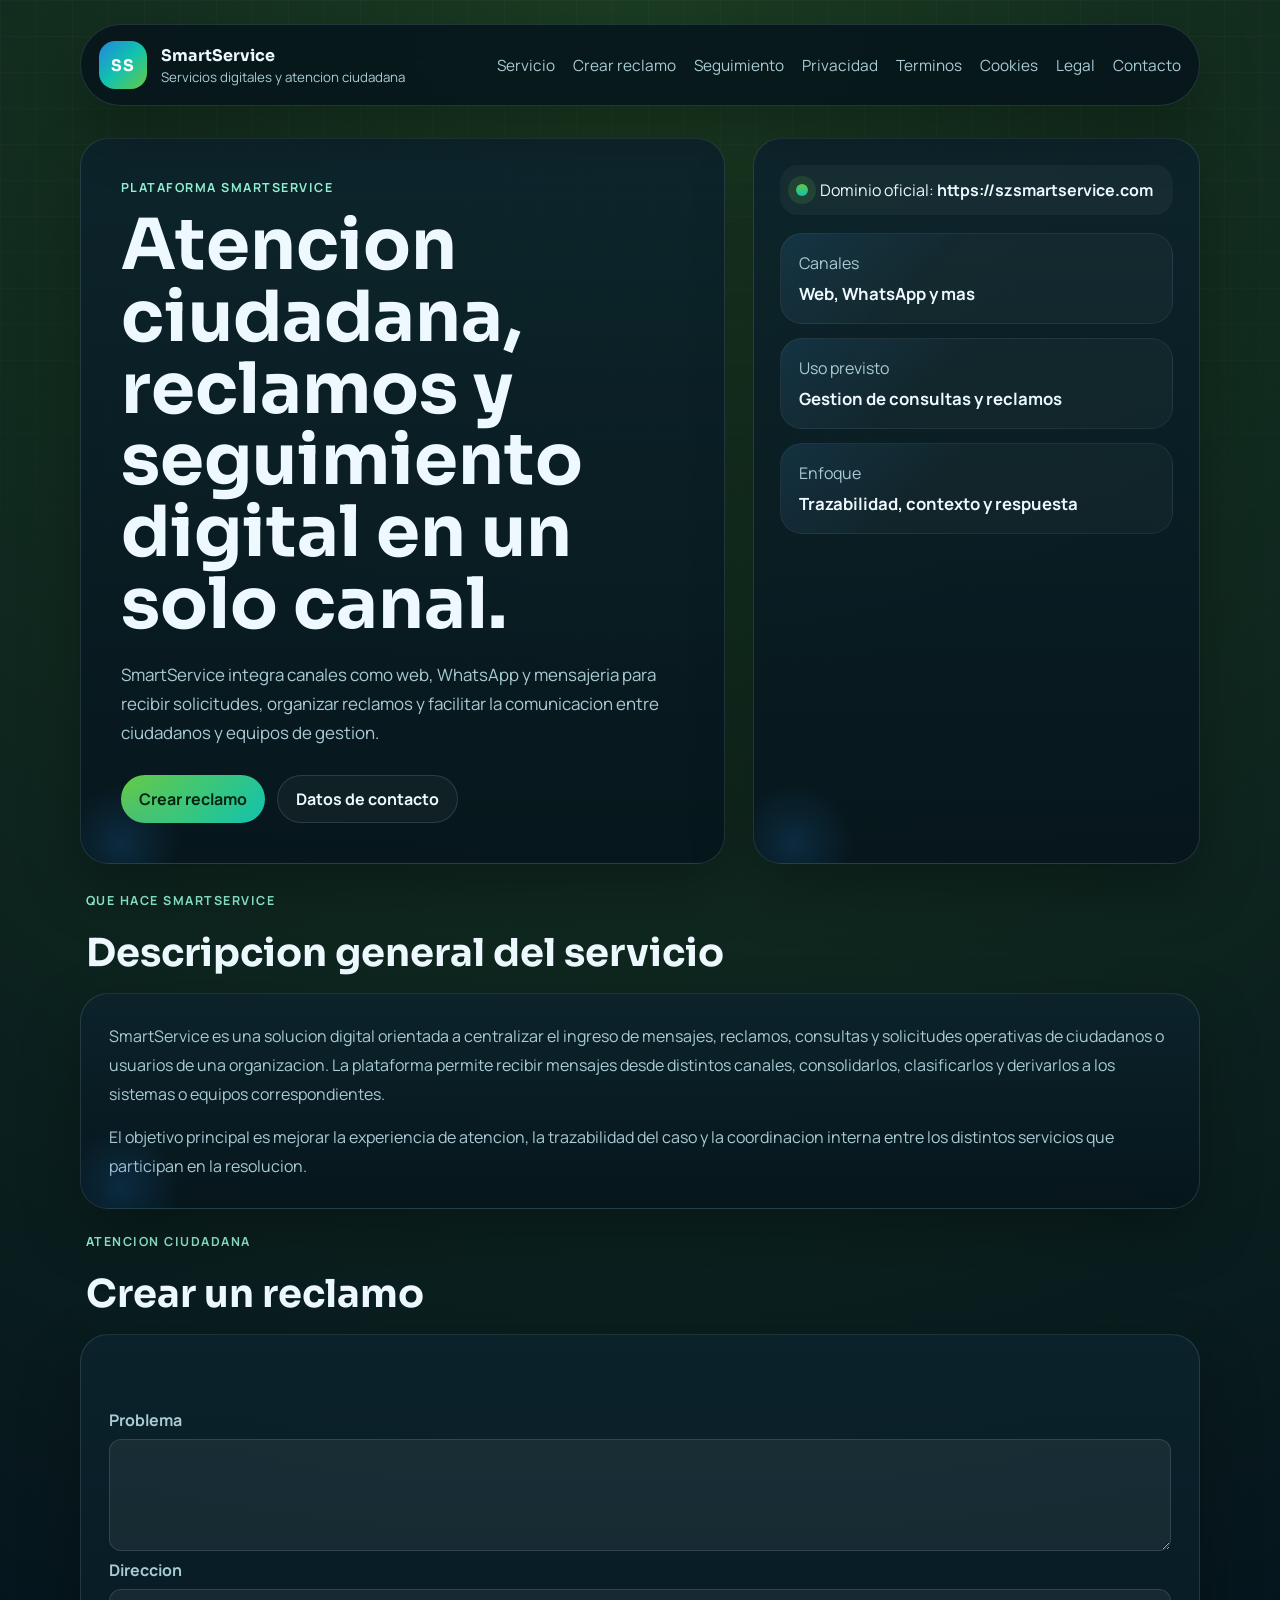
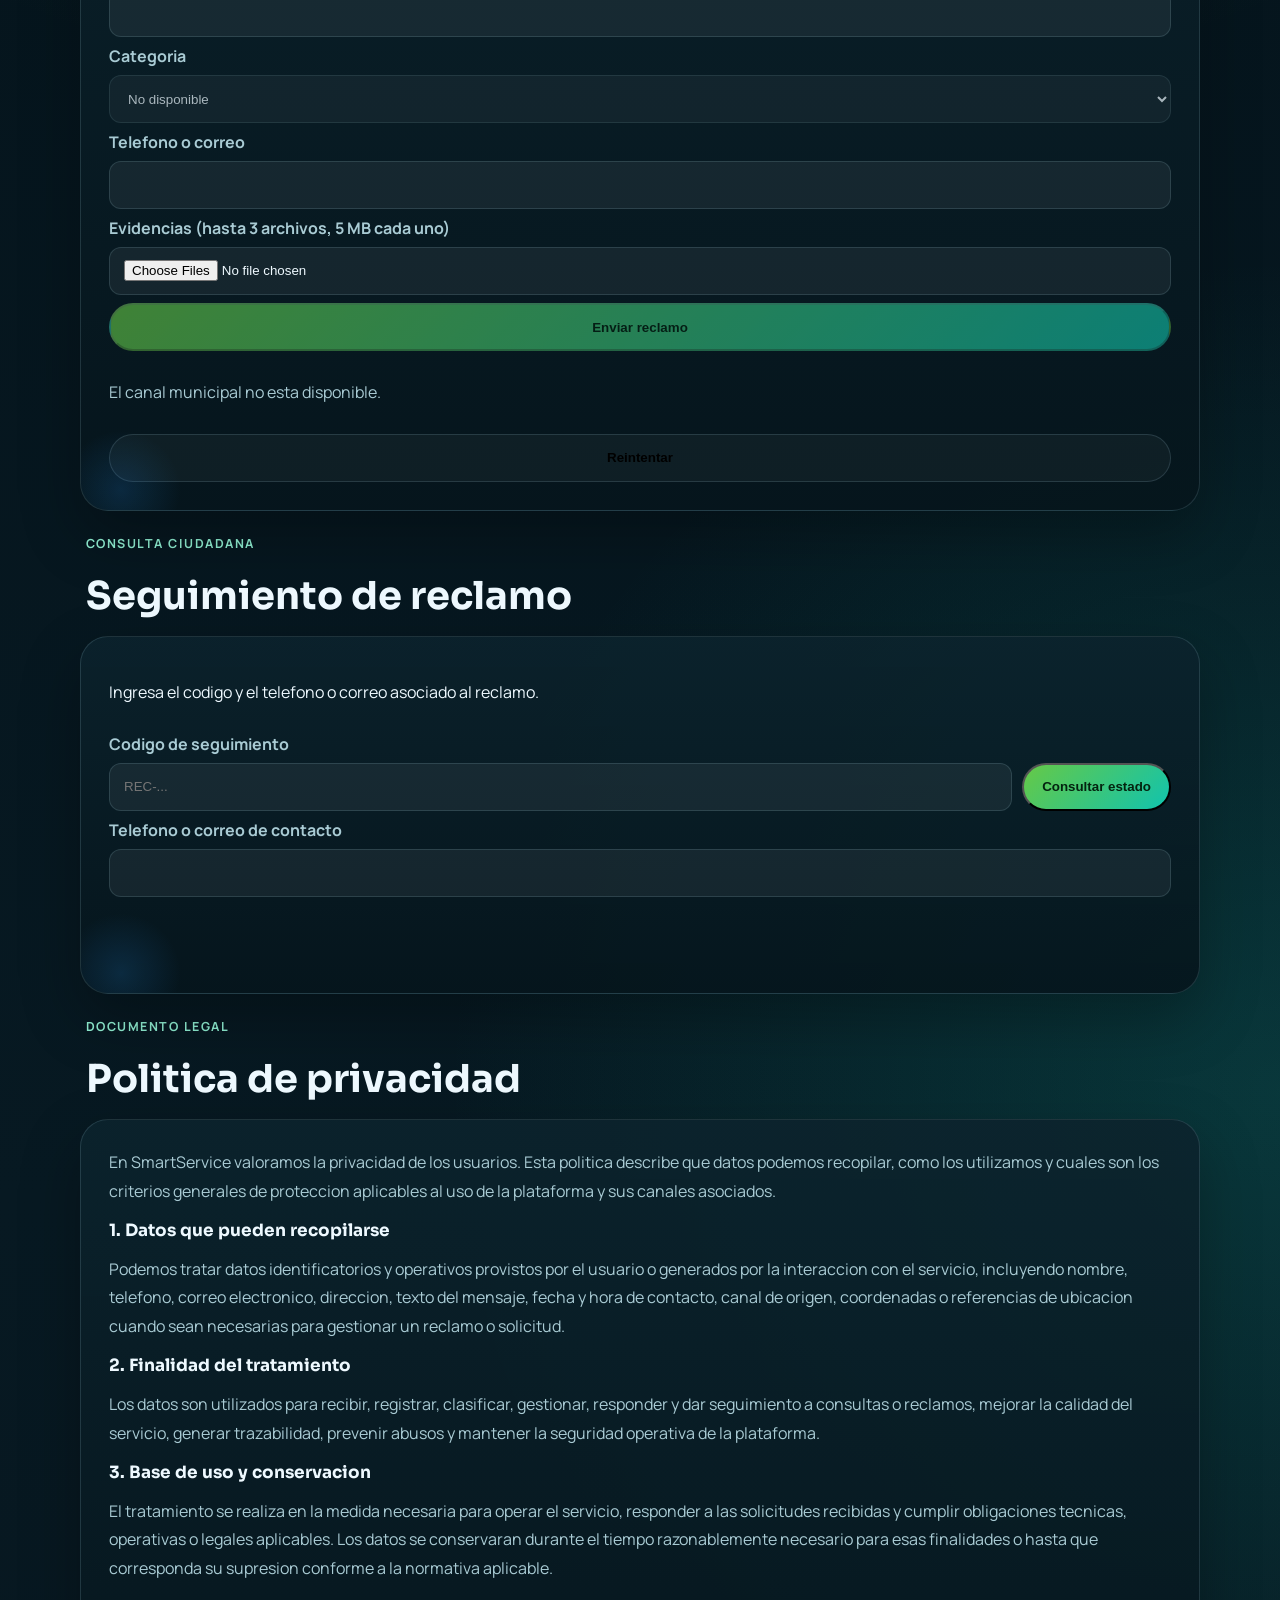
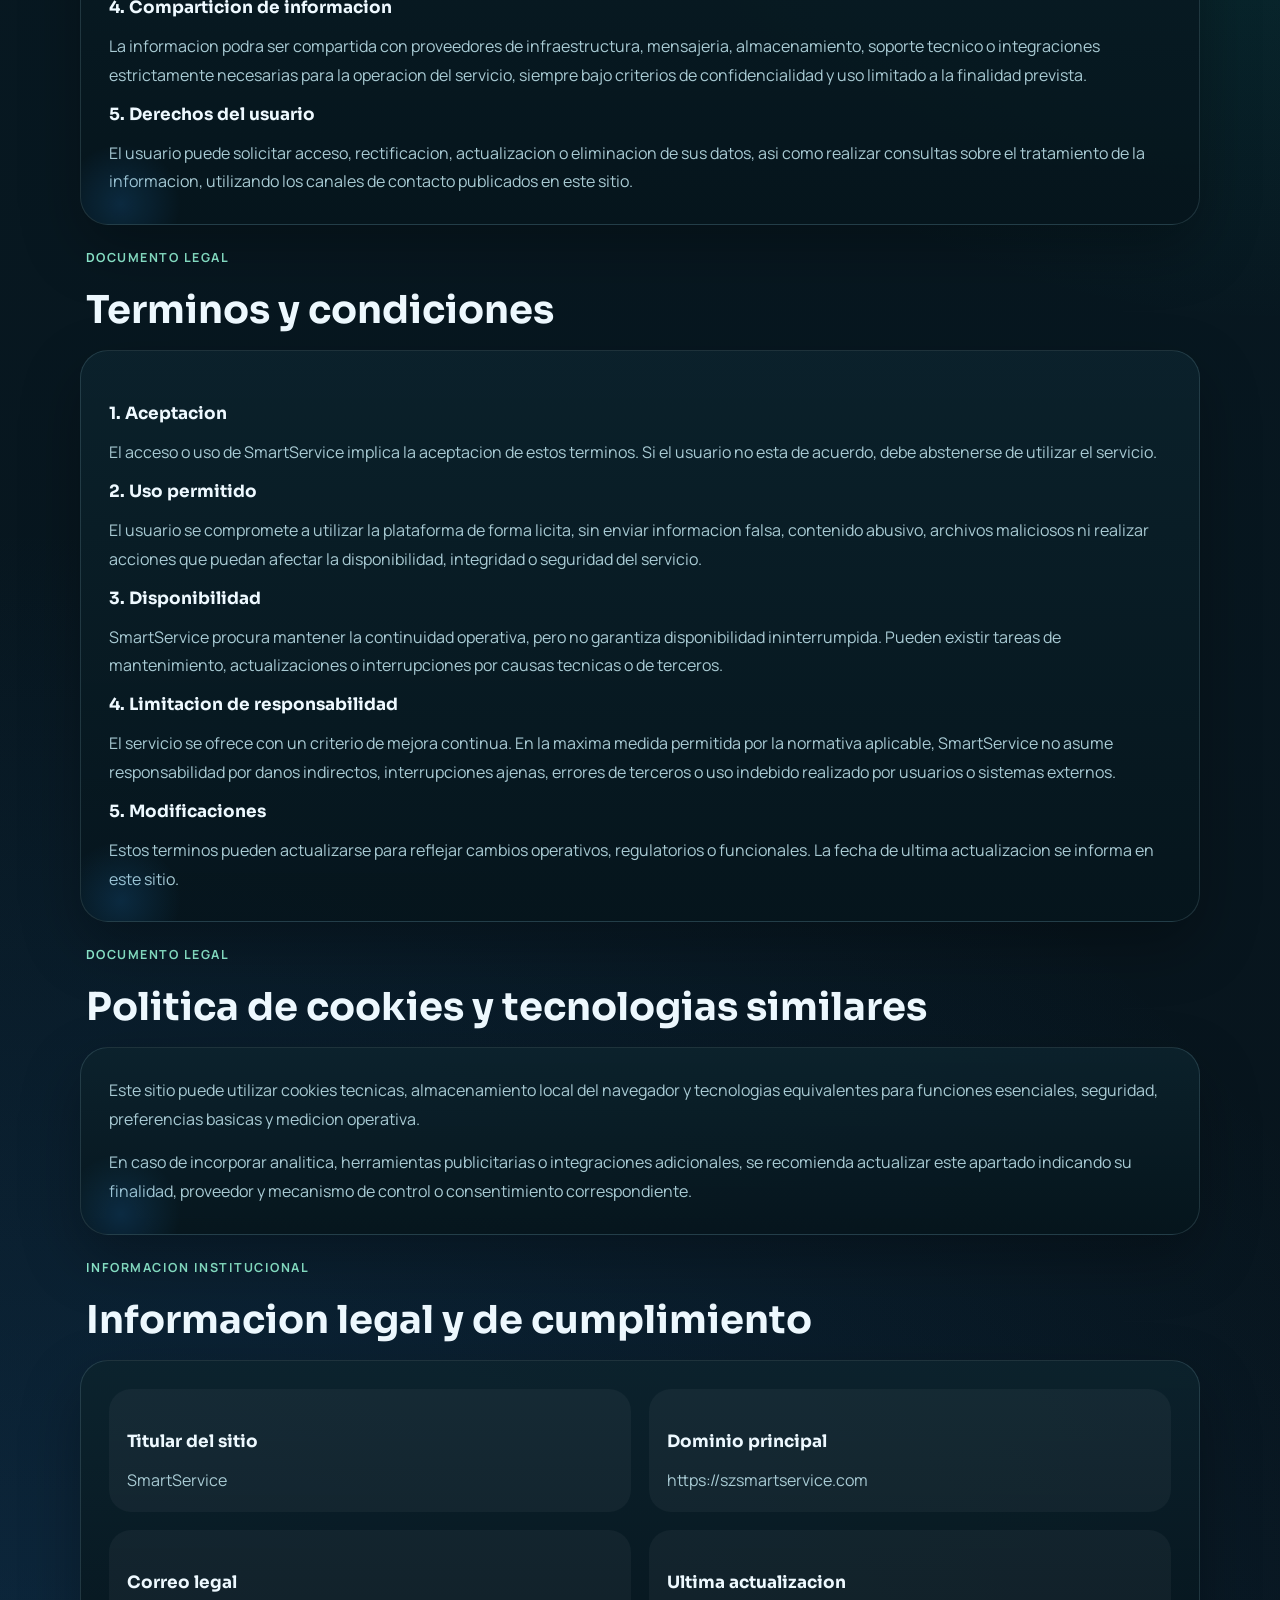
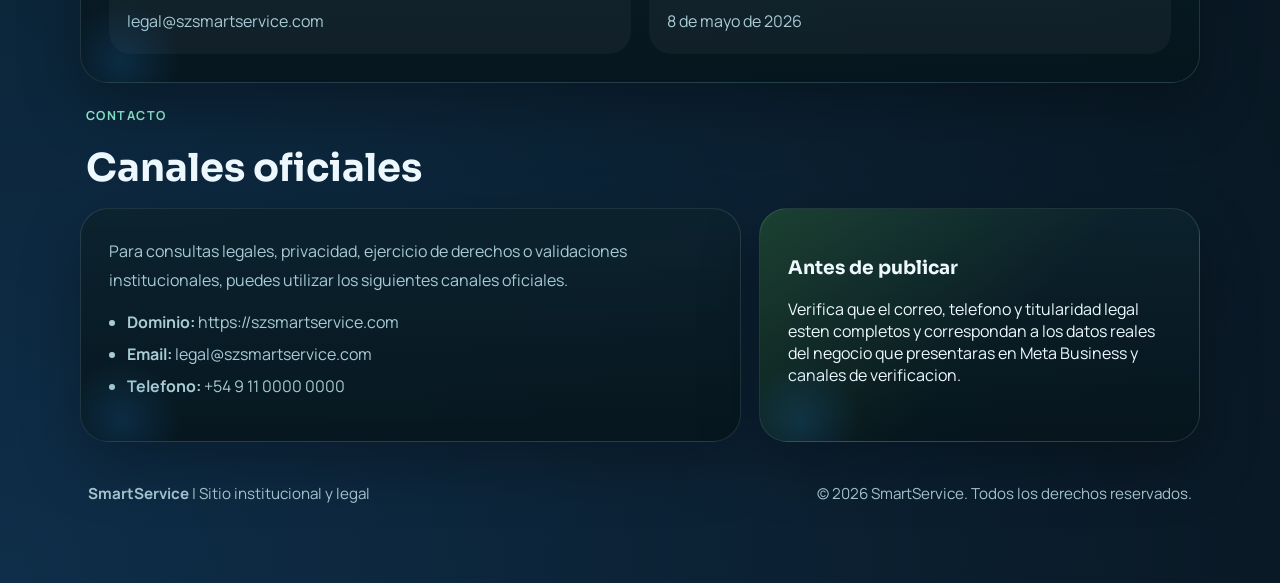
==== commit 8fb7a531: "feat: load active municipal claim categories" ====
--- a/index.html
+++ b/index.html
@@ -107,33 +107,24 @@
             <h2>Crear un reclamo</h2>
           </div>
           <div class="content-card tracking-card">
-            <p>Describe el problema, indica su ubicacion y deja un contacto para recibir el codigo de seguimiento.</p>
+            <p id="claim-municipality"></p>
             <form id="public-claim-form" class="tracking-form">
               <label for="claim-problem">Problema</label>
               <textarea id="claim-problem" name="problema" maxlength="1000" rows="4" required></textarea>
               <label for="claim-address">Direccion</label>
               <input id="claim-address" name="direccion" type="text" maxlength="500" autocomplete="street-address" required />
               <label for="claim-category">Categoria</label>
-              <select id="claim-category" name="categoria" required>
-                <option value="">Selecciona una categoria</option>
-                <option value="agua_y_cloacas">Agua y cloacas</option>
-                <option value="alumbrado">Alumbrado</option>
-                <option value="baches_y_pavimento">Baches y pavimento</option>
-                <option value="arbolado">Arbolado</option>
-                <option value="residuos">Residuos</option>
-                <option value="electricidad">Electricidad</option>
-                <option value="gas">Gas</option>
-                <option value="transporte">Transporte</option>
-                <option value="infraestructura">Infraestructura</option>
-                <option value="otros">Otros</option>
+              <select id="claim-category" name="categoria" required disabled>
+                <option value="">Cargando categorias...</option>
               </select>
               <label for="claim-contact">Telefono o correo</label>
               <input id="claim-contact" name="contacto" type="text" maxlength="254" autocomplete="email" required />
               <label for="claim-evidence">Evidencias (hasta 3 archivos, 5 MB cada uno)</label>
               <input id="claim-evidence" name="evidencias" type="file" accept="image/jpeg,image/png,image/webp,video/mp4,application/pdf" multiple />
-              <button class="button button-primary" type="submit">Enviar reclamo</button>
+              <button class="button button-primary" type="submit" disabled>Enviar reclamo</button>
             </form>
             <p id="claim-message" class="tracking-message" role="status" aria-live="polite"></p>
+            <button id="claim-config-retry" class="button button-secondary" type="button" hidden>Reintentar</button>
             <div id="claim-result" class="tracking-result" hidden></div>
           </div>
         </section>
--- a/styles.css
+++ b/styles.css
@@ -275,6 +275,20 @@
   font-weight: 700;
 }
 
+#crear-reclamo {
+  scroll-margin-top: 10rem;
+}
+
+.button[hidden],
+.tracking-result[hidden] {
+  display: none;
+}
+
+.button:disabled {
+  cursor: not-allowed;
+  opacity: 0.6;
+}
+
 .button-primary {
   background: linear-gradient(135deg, var(--green), var(--teal));
   color: #04230f;
